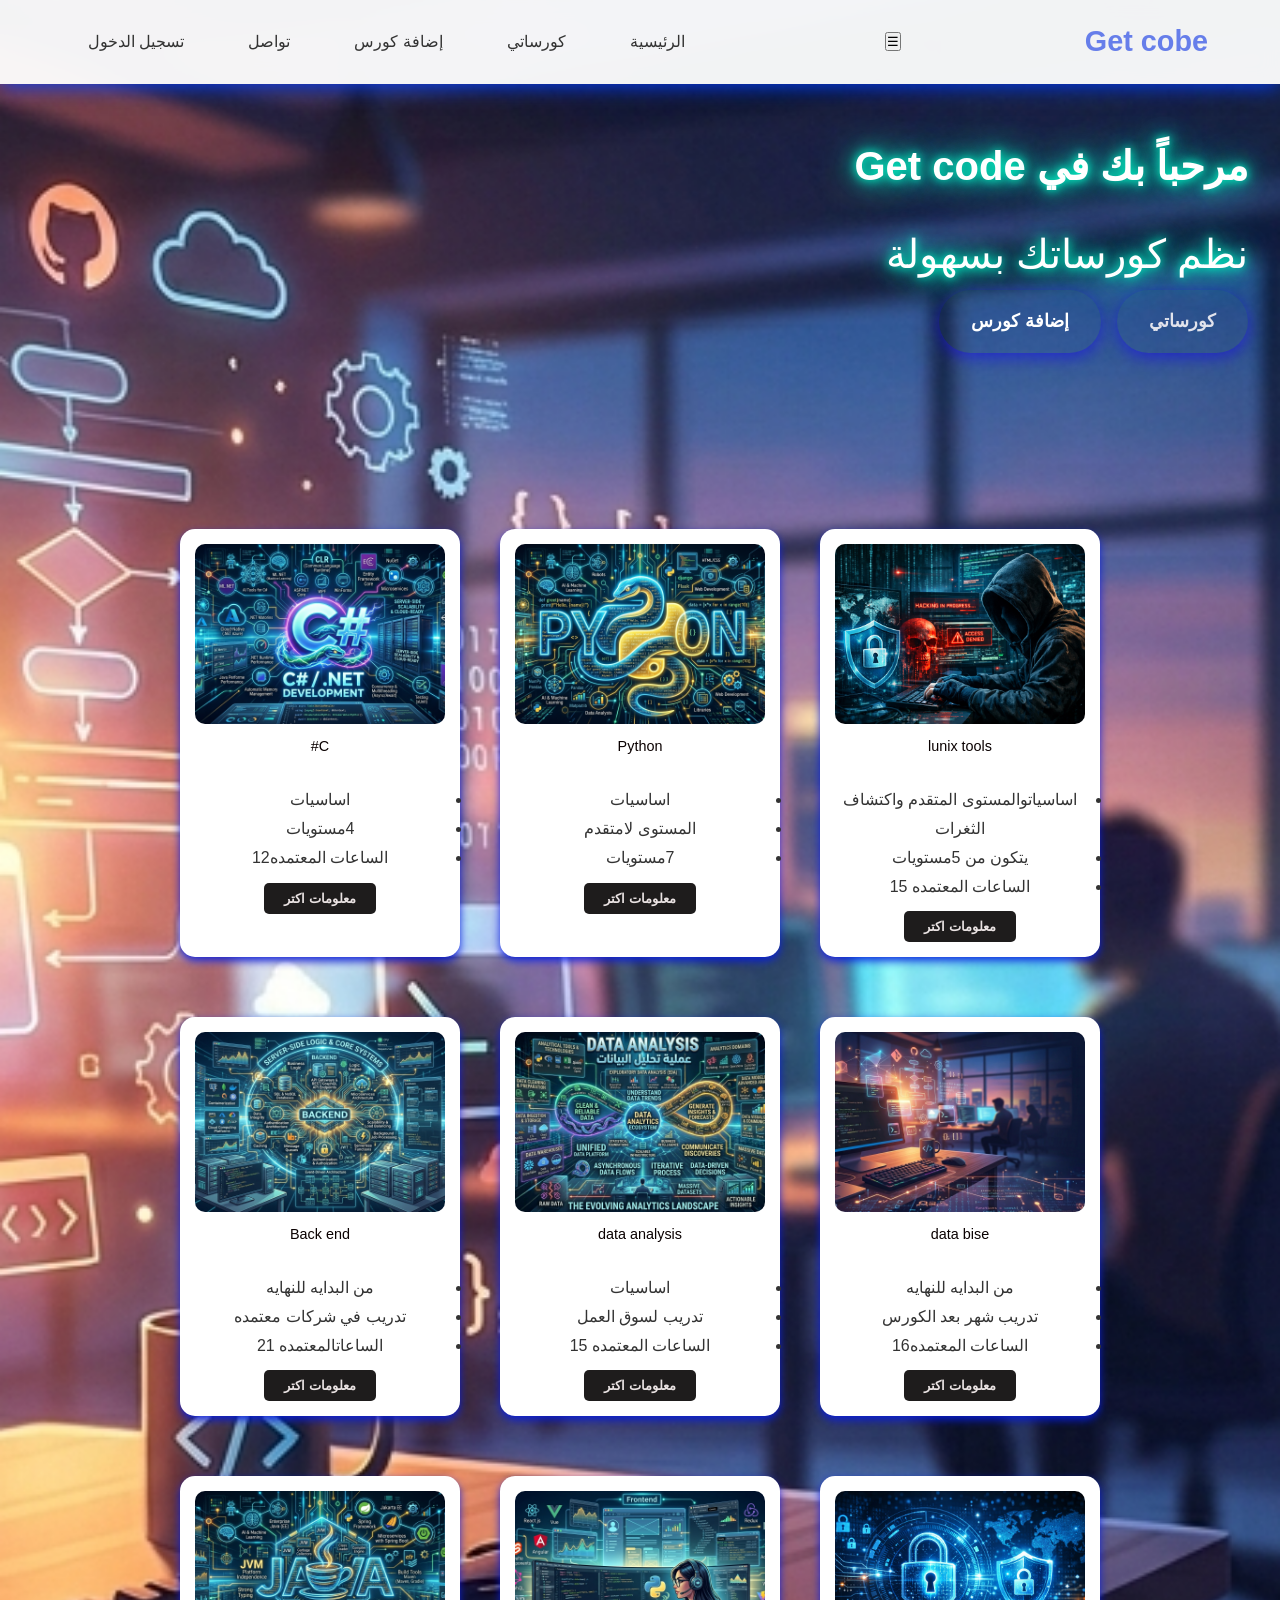
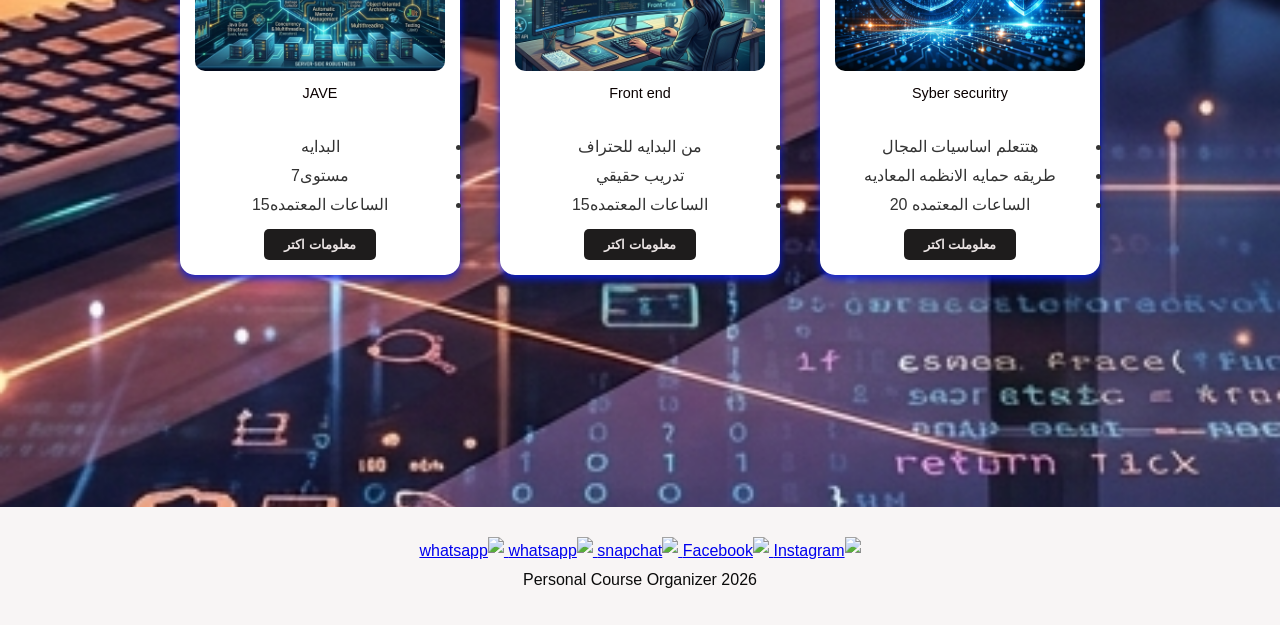
==== index.html @ 4bbeecf0 "Update index.html" ====
<!DOCTYPE html>
<html lang="ar" dir="rtl">

<head>
    <meta charset="UTF-8">
    <meta name="viewport" content="width=device-width, initial-scale=1.0">
    <title>Personal Course Organizer</title>
    <link rel="stylesheet" href="style.css">
</head>

<body>
    <header>
        <nav>
        <div class="logo">Get cobe</div>

        <!-- زر المنيو -->
        <button class="menu-btn">☰</button>

        <ul>
            <li><a href="index.html">الرئيسية</a></li>
            <li><a href="my-courses.html">كورساتي</a></li>
            <li><a href="add-course.html">إضافة كورس</a></li>
            <li><a href="contact.html">تواصل</a></li>
            <li><a href="./log.html">تسجيل الدخول</a></li>
        </ul>
    </nav>
    </header>
    <main>
        <section class="hero">
            <h1>مرحباً بك في Get code</h1>
            <p>نظم كورساتك بسهولة</p>
            <div class="buttons">
                <a href="my-courses.html" class="btn">كورساتي</a>
                <a href="add-course.html" class="btn btn-secondary">إضافة كورس</a>
            </div>
        </section>
    </main>
<section class="star">
    <div class="container">
        <div class="card">
            <img src="./img/ChatGPT Image Apr 11, 2026, 11_11_59 AM.png" alt="" />
            <p>lunix tools</p>
            <ul>
                <li> اساسياتوالمستوى المتقدم واكتشاف الثغرات</li>
            
                <li> يتكون من 5مستويات</li>
            
                <li> الساعات المعتمده 15</li>
            </ul>
            <button onclick="" title="انقر هنا"> معلومات اكتر</button>
        </div>

        <div class="card">
            <img src="./img/pys.png" alt="" />
            <p>Python</p>
            <ul>
                <li> اساسيات</li>
            
                <li> المستوى لامتقدم </li>
            
                <li> 7مستويات</li>
            </ul>
            <button onclick="" title="انقر هنا"> معلومات اكتر</button>
        </div>

        <div class="card">
            <img src="./img/C SHARB.png" alt="" />
            <p>C#</p>
            <ul>
                <li>اساسيات</li>
            
                <li> 4مستويات </li>
            
                <li> الساعات المعتمده12</li>
            </ul>
            <button onclick="" title="انقر هنا"> معلومات اكتر</button>
        </div>
    </div>

    <div class="container">
        <div class="card">
            <img src="./img/Gemini_Generated_Image_k5ew32k5ew32k5ew.png" alt="" />
            <p>data bise</p>
            <ul>
                <li>من البدايه للنهايه </li>
            
                <li> تدريب شهر بعد الكورس</li>
            
                <li> الساعات المعتمده16</li>
            </ul>
            <button onclick="" title="انقر هنا"> معلومات اكتر</button>
        </div>

        <div class="card">
            <img src="./img/DATA.png" alt="" />
            <p> data analysis</p>
            <ul>
                <li> اساسيات</li>
            
                <li> تدريب لسوق العمل </li>
            
                <li> الساعات المعتمده 15</li>
            </ul>
            <button onclick="" title="انقر هنا "> معلومات اكتر </button>
        </div>

        <div class="card">
            <img src="./img/Gemini_Generated_Image_aj3x4daj3x4daj3x.png" alt="" />
            <p> Back end</p>
            <ul>
                <li> من البدايه للنهايه</li>
            
                <li> تدريب في شركات معتمده</li>
            
                <li> الساعاتالمعتمده 21</li>
            </ul>
            <button onclick="" title="انقر  هنا" > معلومات اكتر</button>
        </div>
    </div>
    
        <div class="container">
            <div class="card">
                <img src="./img/صورة للسيبر سيكيورتي.png" alt="" />
                <p> Syber securitry</p>
                <ul>
                    <li> هتتعلم اساسيات المجال</li>
                
                    <li> طريقه حمايه الانظمه المعاديه</li>
                
                    <li> الساعات المعتمده 20</li>
                </ul>
                <button onclick="" title="انقرهنا"> معلوملت اكتر </button>
            </div>
    
            <div class="card">
                <img src="./img/front.png" alt="" />
                <p>Front end</p>
                <ul><li> من البدايه للحتراف</li>
                
                <li> تدريب حقيقي </li>
                
                <li> الساعات المعتمده15</li></ul>
                <button onclick="" title=" انقرهنا"> معلومات اكتر</button>
            </div>
    
            <div class="card">
                <img src="./img/jave.png" alt="" />
                <p>JAVE</p>
                <ul>
                    <li> البدايه </li>
                
                    <li>  مستوى7</li>
                
                    <li> الساعات المعتمده15</li>
                </ul>
                <button onclick="" title=" انقر هنا">معلومات اكتر </button>
            </div>
        </div>
    </section>
</section>
        
    
        
<br>
<br>
<br>
<br>

<br>
<br>
<br>
    
        <footer>
            <a href="https://www.instagram.com/username/" target="_blank">
                <img src="https://img.icons8.com/?size=100&id=32309&format=png&color=000000" alt="Instagram"
                    style="width:40px; height:40px;">
            </a>
            <a href="https://www.facebook.com/username" target="_blank">
                <img src="https://img.icons8.com/?size=100&id=118467&format=png&color=000000" alt="Facebook"
                    style="width:40px; height:40px;">
            </a>
            <a href="https://www.snapchat.com/ar" target="_blank">
                <img src="https://img.icons8.com/ios-filled/50/000000/snapchat.png" alt="snapchat"
                    style=" width:40px ; height:40px ;">
            </a>
            <a href="https://www.linkedin.com/login/ar" target="_blank">
                <img src="https://img.icons8.com/?size=100&id=8808&format=png&color=000000" alt="whatsapp"
                    style=" width:40px ; height:40px ;">
            </a>
            <a href="https://web.whatsapp.com/" target="_blank">
                <img src="https://img.icons8.com/?size=100&id=sWf0uqytq2d8&format=png&color=000000" alt="whatsapp"
                    style=" width:40px ; height:40px ;">
            </a>
        
        
            <p> 2026 Personal Course Organizer</p>
        </footer>
    
</body>

</html>
---- style.css ----
* {
    margin: 0;
    padding: 0;
    box-sizing: border-box;
}

body {
    font-family: 'Segoe UI', Tahoma, sans-serif;
    line-height: 1.8;
    color: #333;
    /* background: linear-gradient(135deg, #150303 0%, #764ba2 100%); */
    background-image: url("./img/Gemini_Generated_Image_k5ew32k5ew32k5ew.png");
    background-size: cover;
        /* تخلي الصورة تملى الشاشة */
        background-position: center;
        /* توسيط الصورة */
        background-repeat: no-repeat;
        /* تمنع التكرار */
    min-height: 100vh;
}

header {
    background: rgba(255, 255, 255, 0.95);
    backdrop-filter: blur(10px);
    box-shadow: 0 2px 20px rgba(3, 60, 248, 0.984);
    position: sticky;
    top: 0;
    z-index: 100;
    
}

nav {
    max-width: 1200px;
    margin: 0 auto;
    padding: 1rem 2rem;
    display: flex;
    justify-content: space-between;
    align-items: center;
    
}

.logo {
    font-size: 1.8rem;
    font-weight: bold;
    color: #667eea;
}

nav ul {
    display: flex;
    list-style: none;
    gap: 2rem;
}

nav a {
    text-decoration: none;
    color: #333;
    font-weight: 500;
    padding: 0.5rem 1rem;
    border-radius: 25px;
    transition: all 0.3s ease;
}

nav a:hover,
nav a.active {
    background: #732134;
    color: rgb(205, 51, 51);
    transform: translateY(-2px);
}

main {
    max-width: 1200px;
    margin: 0 auto;
    padding: 2rem;

    /* يخلي العنصر يطلع فوق */
    position: relative;
    top: -50px;
    /* غيّر الرقم حسب المسافة اللي عايزها */

    /* يخليه أقصى اليمين */
    margin-left: auto;
    margin-right: 0;
}

h1 {
    text-align: right;
    color: rgb(9, 64, 132);
    margin-bottom: 1rem;
    font-size: 2.5rem;
}

.hero {
    text-align: right;
    padding: 4rem 0;
}
.hero h1{
        font-size: 40px;
        color: #fff;
        text-shadow:
            0 0 10px #00ffcc,
            0 0 20px #00ffcc,
            0 0 40px #00ffcc;
    }

.hero p {
    
            font-size: 40px;
            color: #fff;
            text-shadow:
                0 0 10px #00ffcc,
                0 0 20px #00ffcc,
                0 0 40px #00ffcc;
        
}

.container {
    display: flex;
    flex-wrap: wrap;
    justify-content: center;
    padding: 20px;
    gap: 20px;
}


.card {
    background-color: white;
    border-radius: 15px;
    border-color: #01040f;
    padding: 15px;
    margin: 10px;
    box-shadow: 0 4px 8px rgba(7, 29, 224, 0.906);
    text-align: center;
    width: 280px;
    box-sizing: border-box;
    /* للتأكد من أن الحشو لا يزيد العرض */

    /* تأثير انتقالي سلس لتأثيرات المرور */
    transition: transform 0.3s ease, box-shadow 0.3s ease;

    /* أنيميشن الظهور الأولي */
    animation: fadeInScale 0.5s ease-out;
}

/* تأثير التكبير وزيادة الظل عند المرور */
.card:hover {
    transform: translateY(-5px);
    /* رفع البطاقة قليلاً */
    box-shadow: 0 8px 16px rgba(0, 0, 0, 0.2);
}

.card img {
    width: 100%;
    height: 180px;
    object-fit: cover;
    border-radius: 10px;
}

.card h3 {
    margin: 10px 0 5px 0;
    color: var(--text-dark);
}

.card p {
    margin: 0;
    color: #0a0101;
    font-size: 0.9em;
    height: 3.6em;
    /* ارتفاع محدد لوصف الدورة */
    overflow: hidden;
}

.card button {
    margin-top: 10px;
    background-color: rgb(30, 28, 28);
    color: #eae3e3;
    padding: 8px 20px;
    border: none;
    border-radius: 5px;
    cursor: pointer;
    font-weight: bold;
    text-decoration: none;

    /* تأثير انتقالي سلس لتغيير اللون */
    transition: background-color 0.3s ease;
}

/* تأثير تغيير اللون عند المرور على الزر */
.card button:hover {
    background-color: blue;
}

/* تعريف أنيميشن الظهور */
@keyframes fadeInScale {
    from {
        opacity: 0;
        transform: scale(0.9);
    }

    to {
        opacity: 1;
        transform: scale(1);
    }
}

.buttons {
    display: flex;
    gap: 1rem;
    justify-content: right;
    flex-wrap: wrap;
}

.btn {
    background: transparent;
        color: #e1e3ec;
        padding: 1rem 2rem;
        border: none;
        border-radius: 50px;
        font-size: 1.1rem;
        font-weight: bold;
        text-decoration: none;
    transition: all 0.3s ease;
    box-shadow: 0 5px 15px rgba(24, 8, 244, 0.548);
}

.btn:hover {
    background: white;
        color: #667eea;
    transform: translateY(-5px);
    box-shadow: 0 10px 25px rgba(0, 0, 0, 0.3);
}

.btn-secondary {
    background: transparent;
    color: white;
    border: none;
    box-shadow: #0051ff;
}

.btn-secondary:hover {
    background: white;
    color: #667eea;
}

table {
    width: 100%;
    background-color: #01040f;
    border-radius: 15px;
    overflow: hidden;
    box-shadow: 0 10px 30px rgba(239, 11, 11, 0.2);
    margin-top: 2rem;
}

thead {
    background: #667eea;
    color: white;
}

th,
td {
    color: #00ffcc;
    padding: 1.2rem;
    text-align: center;
    
}
td:hover{
    color: #732134;
}

tbody tr {
    transition: all 0.3s ease;
}

tbody tr:hover {
    background: #f8f9ff;
    transform: scale(1.02);
}

.sds {
    background: white;
    padding: 2rem;
    border-radius: 15px;
    box-shadow: 0 10px 30px rgb(11, 22, 239);
    max-width: 600px;
    margin: 2rem auto;
}


input,
textarea {
    width: 100%;
    padding: 1rem;
    margin-bottom: 1rem;
    border: 2px solid #1a424f;
    border-radius: 10px;
    font-size: 1rem;
    transition: border 0.3s ease;
}


input:focus,
textarea:focus {
    outline: none;
    border-color: #0a30d7;
}

button[type="submit"] {
    width: 100%;
    background: #667eea;
    color: white;
    border: 2px solid rgb(40, 55, 132);
    padding: 1.2rem;
    font-size: 1.2rem;
    border-radius: 10px;
    cursor: pointer;
    transition: all 0.3s ease;
}

button[type="submit"]:hover {
    background: #805ad8;
    transform: translateY(-2px);
}

footer {
background: #f8f5f5;
    text-align: center;
    padding: 30px 20px;
    color: #0b0b0b;
    box-shadow: #0051ff;
}

/* الايقونات */
.social-icons {
    margin-bottom: 15px;
}

.social-icons a {
    margin: 0 10px;
    display: inline-block;
    transition: 0.3s;
}

.social-icons img {
    width: 40px;
    height: 40px;
    transition: 0.3s;
}

/* Hover Effect */
.social-icons a:hover img {
    transform: scale(1.2);
}

/* النص */
.footer p {
    font-size: 14px;
    color: #201a1a;
}


/* Responsive */
@media (max-width: 768px) {
    nav ul {
        display: none;
    }

    .buttons {
        flex-direction: column;
        align-items: center;
    }

    th,
    td {
        padding: 0.8rem 0.4rem;
        font-size: 0.9rem;
    }

    h1 {
        font-size: 2rem;
    }
}
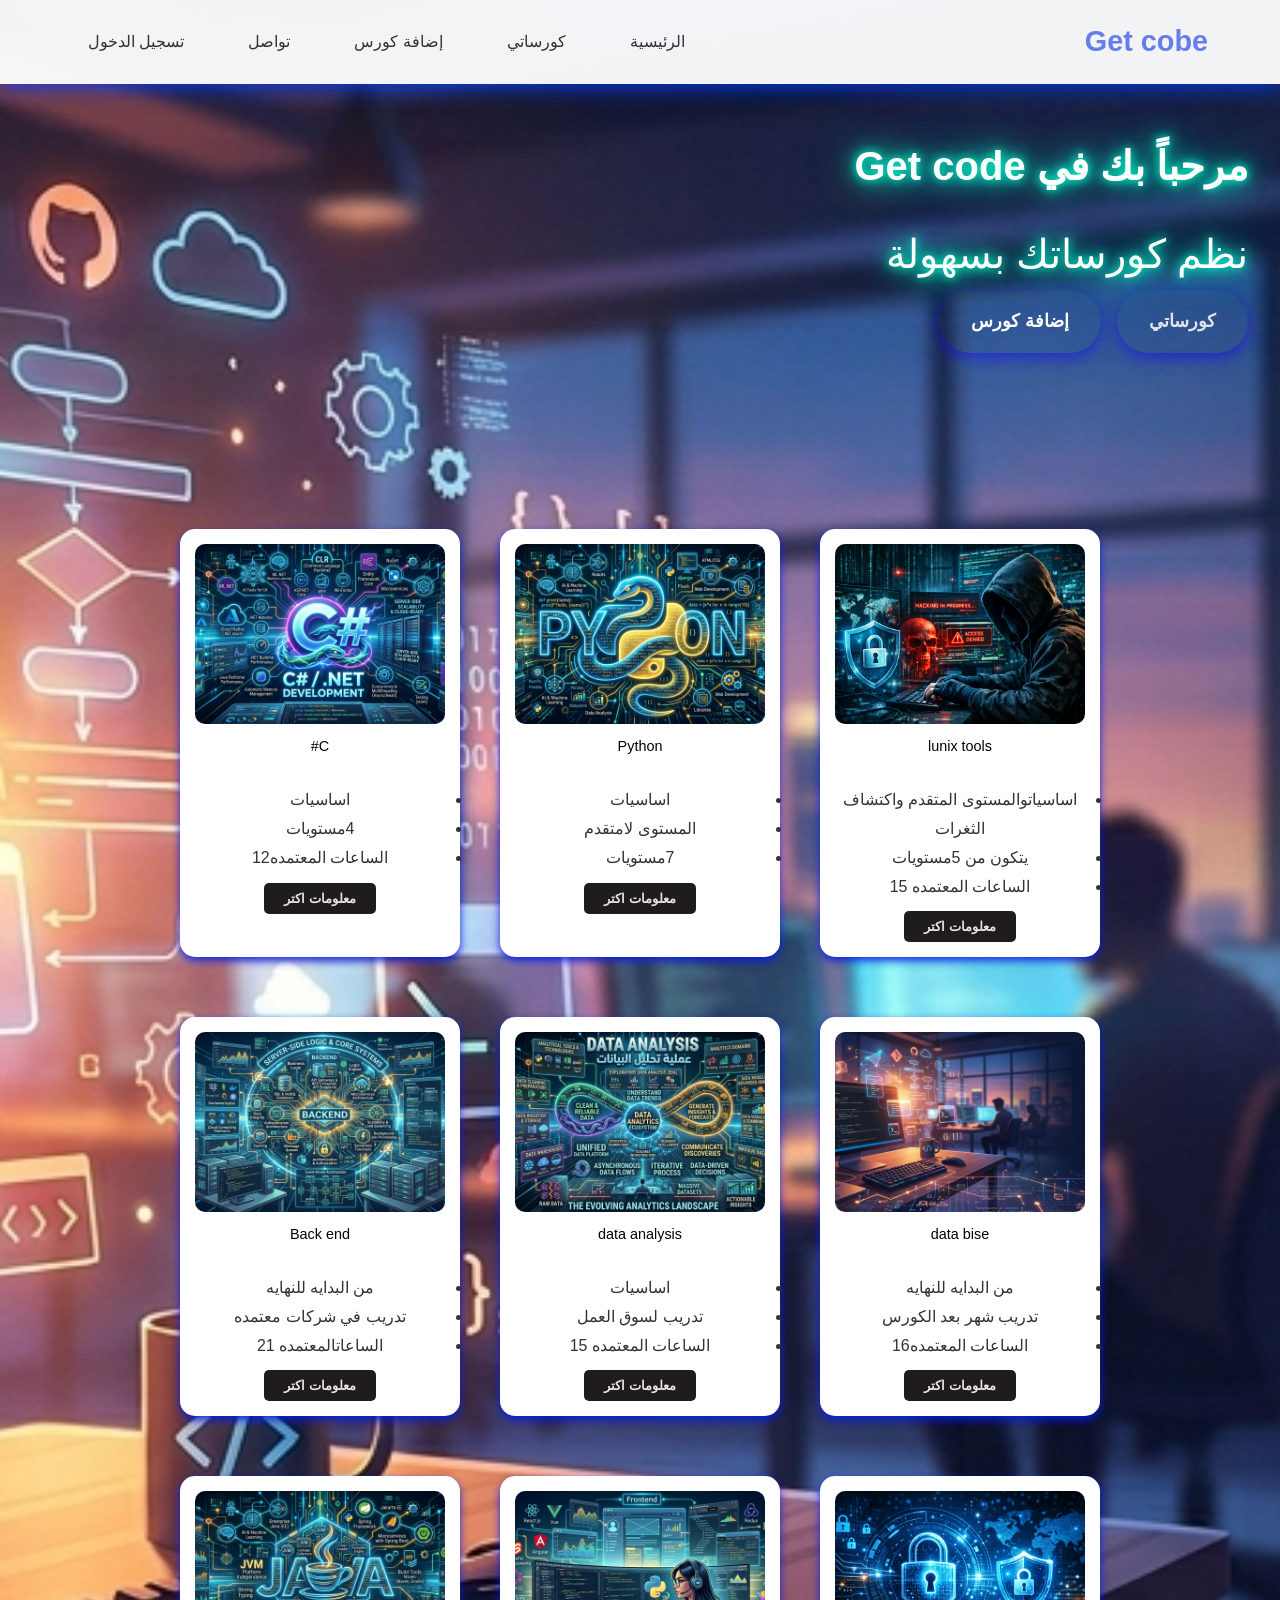
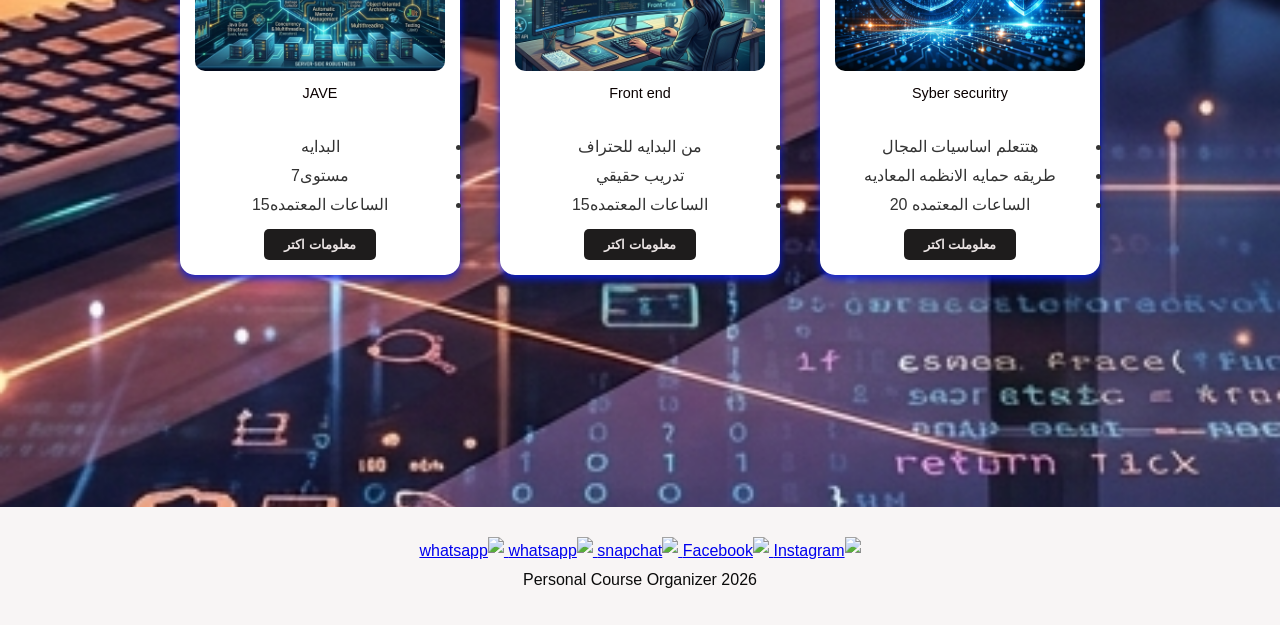
==== commit 7b63a186: "Update index.html" ====
--- a/index.html
+++ b/index.html
@@ -13,8 +13,9 @@
         <nav>
         <div class="logo">Get cobe</div>
 
-        <!-- زر المنيو -->
-        <button class="menu-btn">☰</button>
+        <!--سيف النصر كرم 
+            -->
+       
 
         <ul>
             <li><a href="index.html">الرئيسية</a></li>
--- a/style.css
+++ b/style.css
@@ -36,7 +36,6 @@
     display: flex;
     justify-content: space-between;
     align-items: center;
-    
 }
 
 .logo {
@@ -65,6 +64,39 @@
     background: #732134;
     color: rgb(205, 51, 51);
     transform: translateY(-2px);
+}
+
+/* زر المنيو */
+.menu-btn {
+    display: none;
+}
+
+/* موبايل */
+@media (max-width: 768px) {
+
+    .menu-btn {
+        display: block;
+        font-size: 28px;
+        background: none;
+        border: none;
+        cursor: pointer;
+    }
+
+    nav ul {
+        display: none;
+        flex-direction: column;
+        position: absolute;
+        top: 70px;
+        right: 20px;
+        background: white;
+        padding: 15px;
+        border-radius: 10px;
+        box-shadow: 0 5px 15px rgba(0,0,0,0.2);
+    }
+
+    nav ul.show {
+        display: flex;
+    }
 }
 
 main {
@@ -377,4 +409,4 @@
     h1 {
         font-size: 2rem;
     }
-}+}
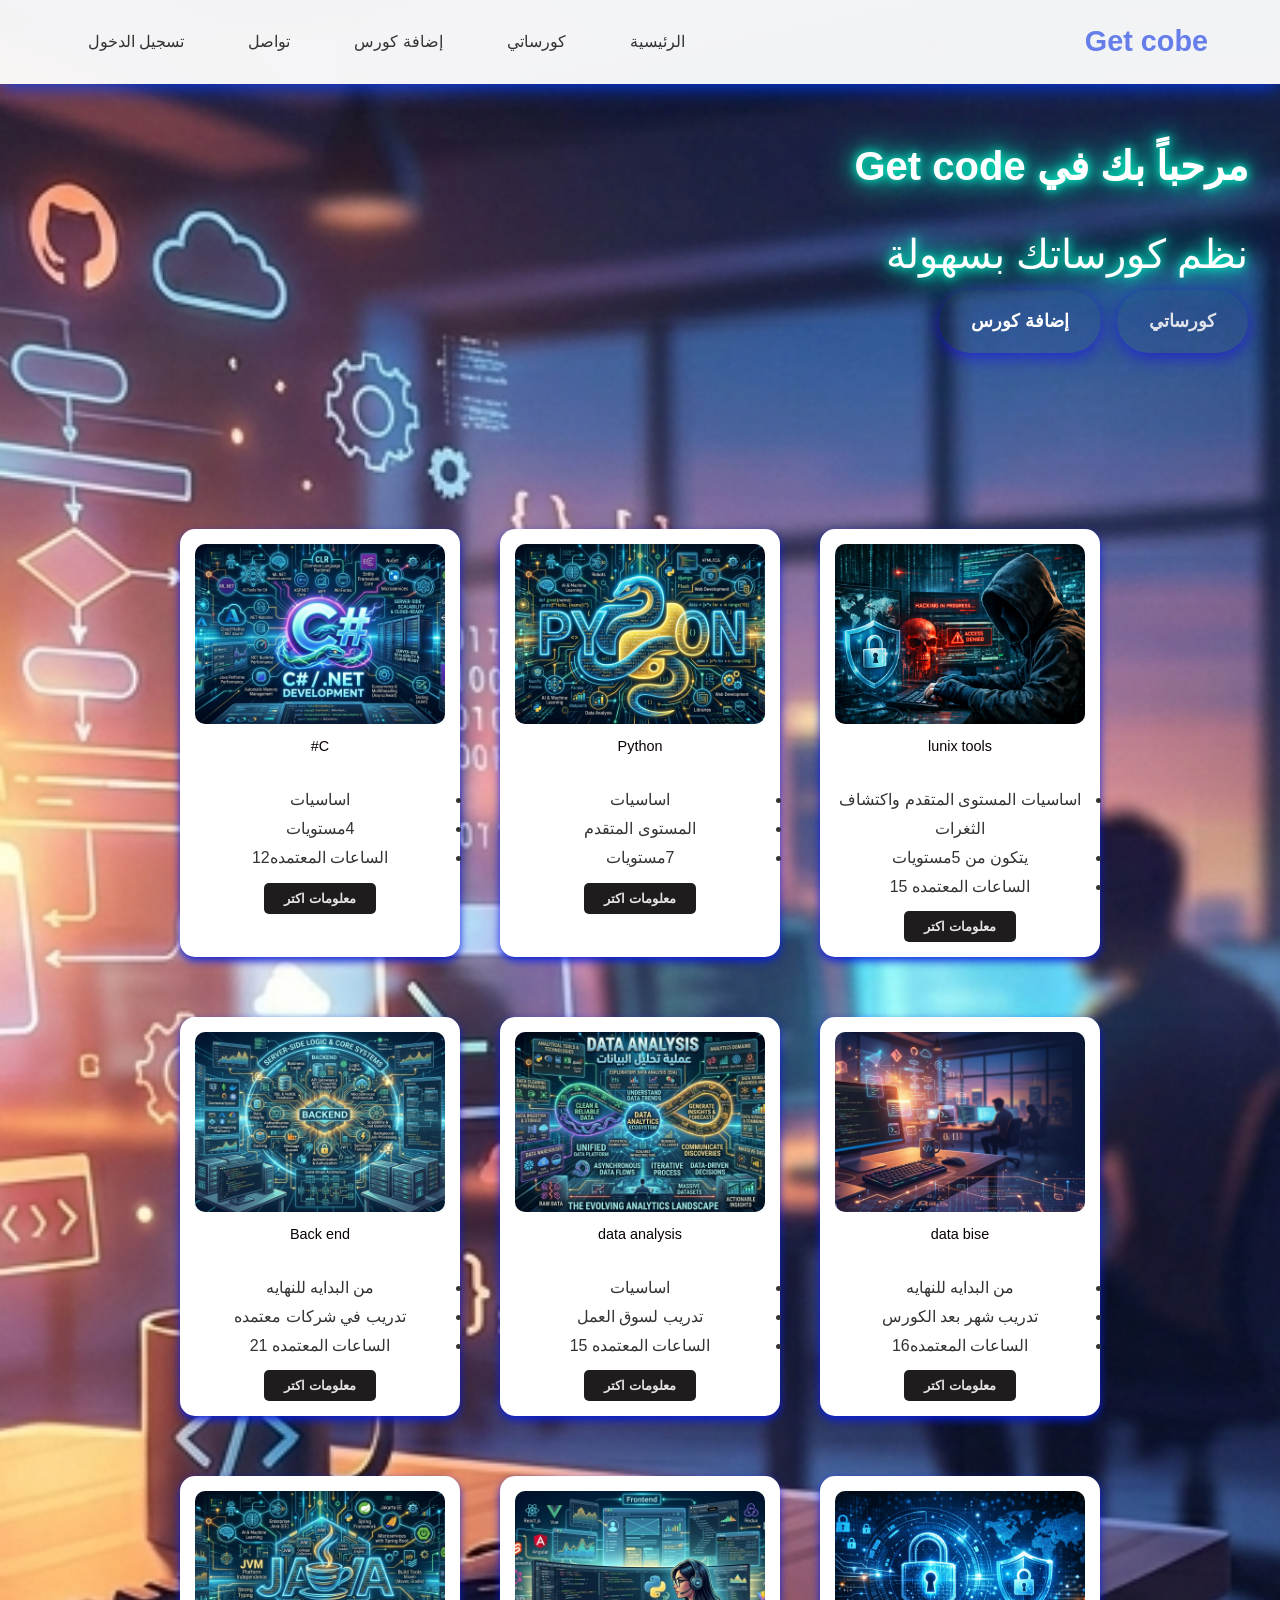
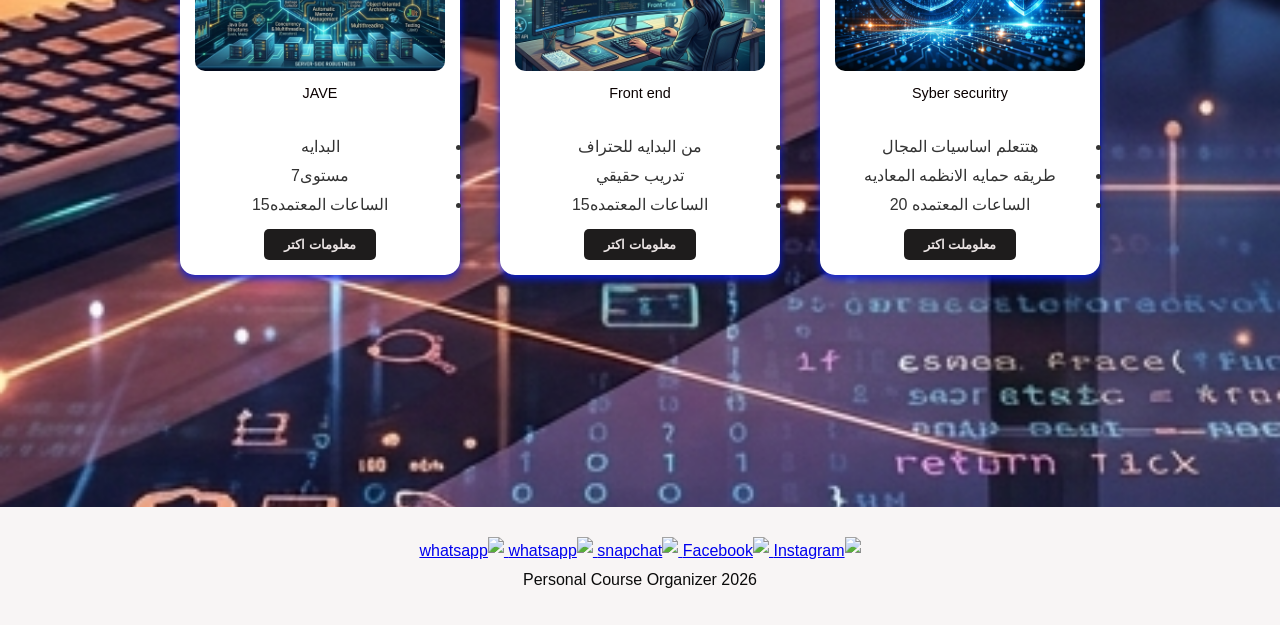
==== commit 9690956c: "Update index.html" ====
--- a/index.html
+++ b/index.html
@@ -15,7 +15,7 @@
 
         <!--سيف النصر كرم 
             -->
-       
+        <button class="menu-btn"> <a hrf="index.html" >☰</a></button>
 
         <ul>
             <li><a href="index.html">الرئيسية</a></li>
@@ -42,7 +42,7 @@
             <img src="./img/ChatGPT Image Apr 11, 2026, 11_11_59 AM.png" alt="" />
             <p>lunix tools</p>
             <ul>
-                <li> اساسياتوالمستوى المتقدم واكتشاف الثغرات</li>
+                <li> اساسيات المستوى المتقدم واكتشاف الثغرات</li>
             
                 <li> يتكون من 5مستويات</li>
             
@@ -57,7 +57,7 @@
             <ul>
                 <li> اساسيات</li>
             
-                <li> المستوى لامتقدم </li>
+                <li> المستوى المتقدم </li>
             
                 <li> 7مستويات</li>
             </ul>
@@ -113,7 +113,7 @@
             
                 <li> تدريب في شركات معتمده</li>
             
-                <li> الساعاتالمعتمده 21</li>
+                <li> الساعات المعتمده 21</li>
             </ul>
             <button onclick="" title="انقر  هنا" > معلومات اكتر</button>
         </div>
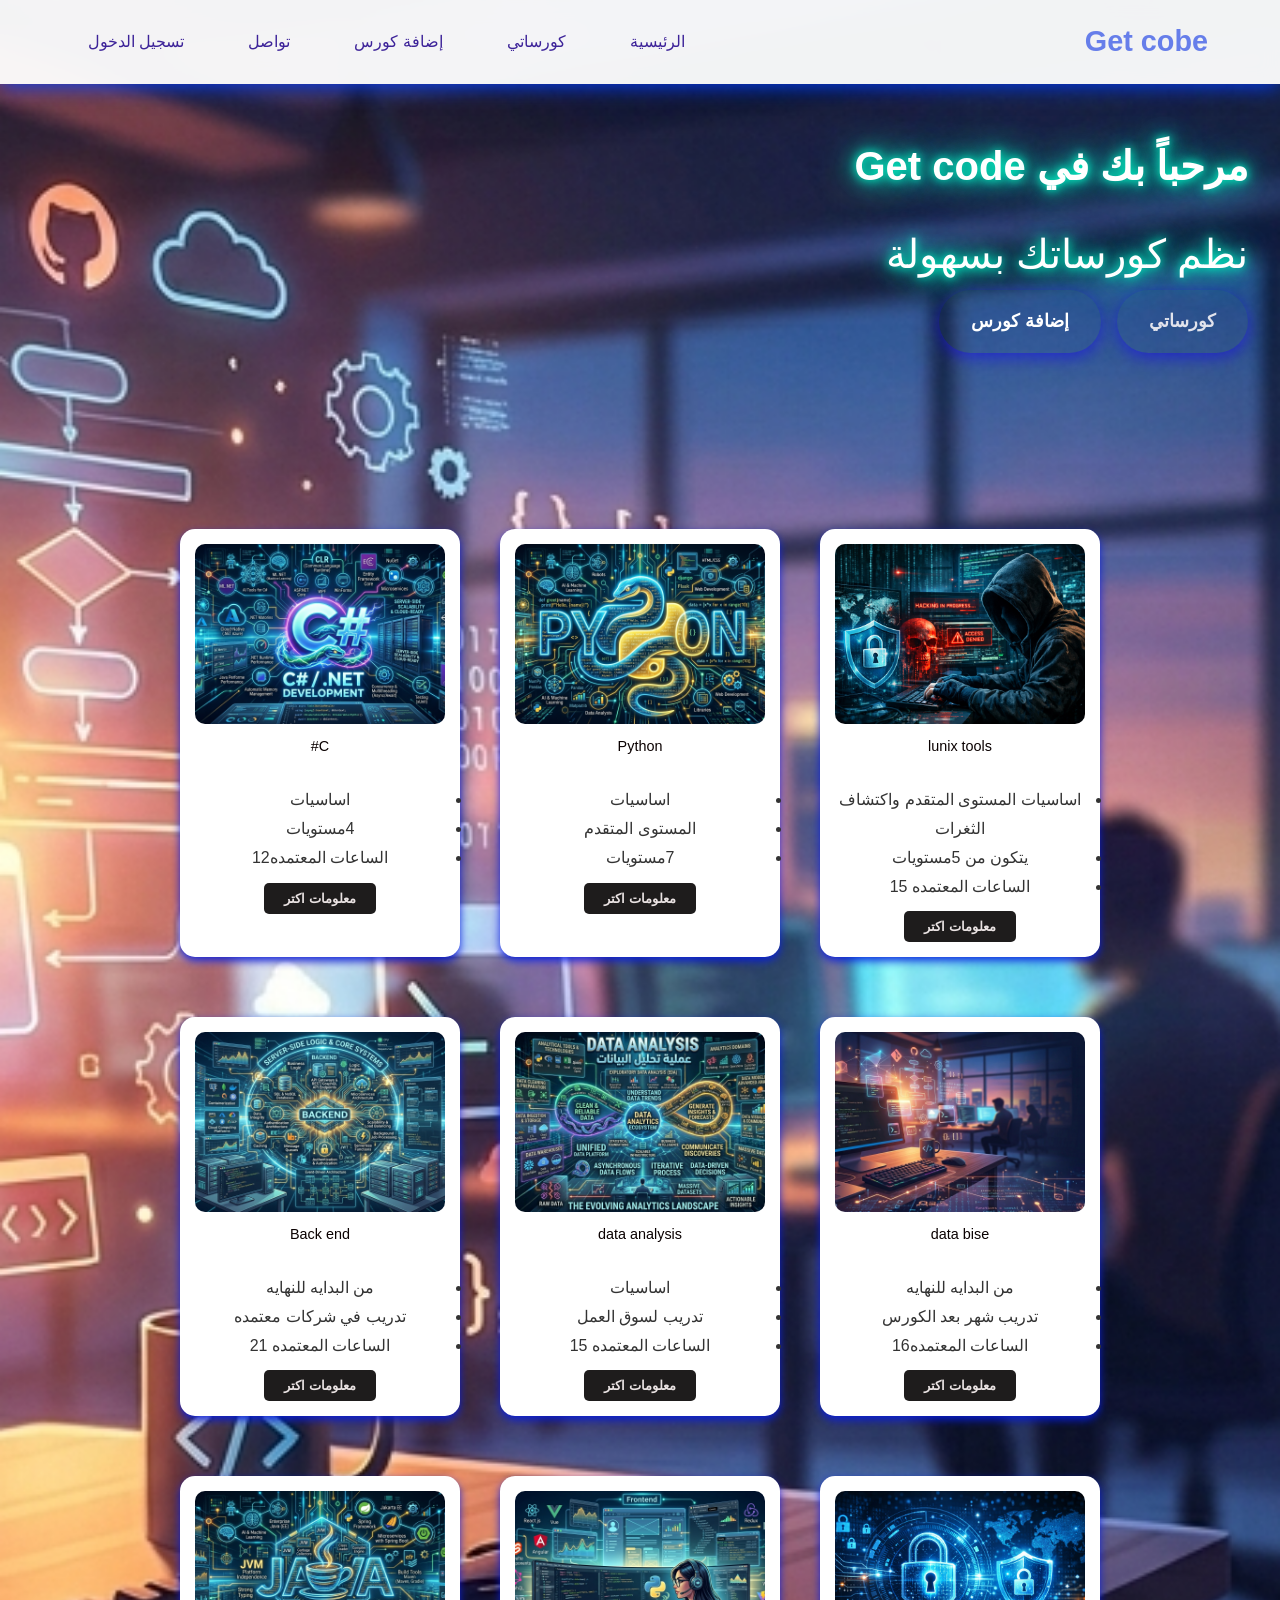
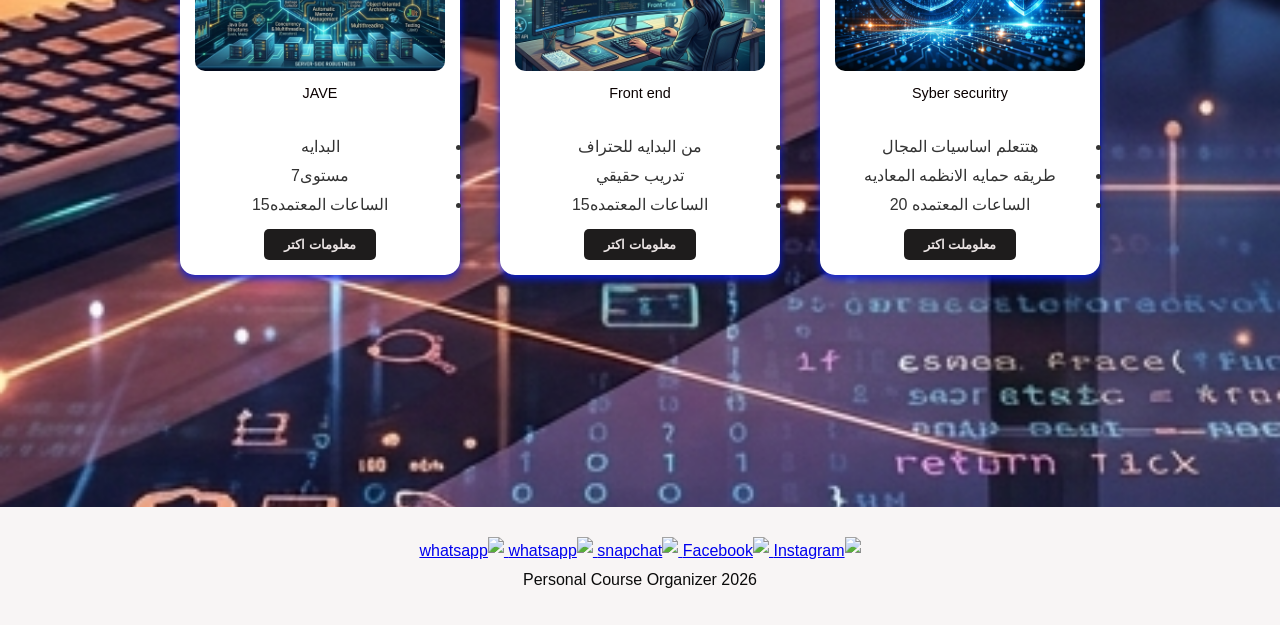
==== commit 34d31378: "Update index.html" ====
--- a/index.html
+++ b/index.html
@@ -15,7 +15,7 @@
 
         <!--سيف النصر كرم 
             -->
-        <button class="menu-btn"> <a hrf="index.html" >☰</a></button>
+        <button class="menu-btn"> <a href="index.html" >☰</a></button>
 
         <ul>
             <li><a href="index.html">الرئيسية</a></li>
--- a/style.css
+++ b/style.css
@@ -52,7 +52,7 @@
 
 nav a {
     text-decoration: none;
-    color: #333;
+    color: #3d2399;
     font-weight: 500;
     padding: 0.5rem 1rem;
     border-radius: 25px;
@@ -212,26 +212,18 @@
     font-weight: bold;
     text-decoration: none;
 
-    /* تأثير انتقالي سلس لتغيير اللون */
-    transition: background-color 0.3s ease;
-}
-
-/* تأثير تغيير اللون عند المرور على الزر */
+    /* أنيميشن */
+    transition: all 0.3s ease;
+
+    /* حركة خفيفة مستمرة */
+    animation: floatBtn 2s ease-in-out infinite;
+}
+
+/* عند المرور */
 .card button:hover {
     background-color: blue;
-}
-
-/* تعريف أنيميشن الظهور */
-@keyframes fadeInScale {
-    from {
-        opacity: 0;
-        transform: scale(0.9);
-    }
-
-    to {
-        opacity: 1;
-        transform: scale(1);
-    }
+    transform: translateY(-8px) scale(1.1);
+    box-shadow: 0 10px 20px rgba(0, 0, 0, 0.3);
 }
 
 .buttons {
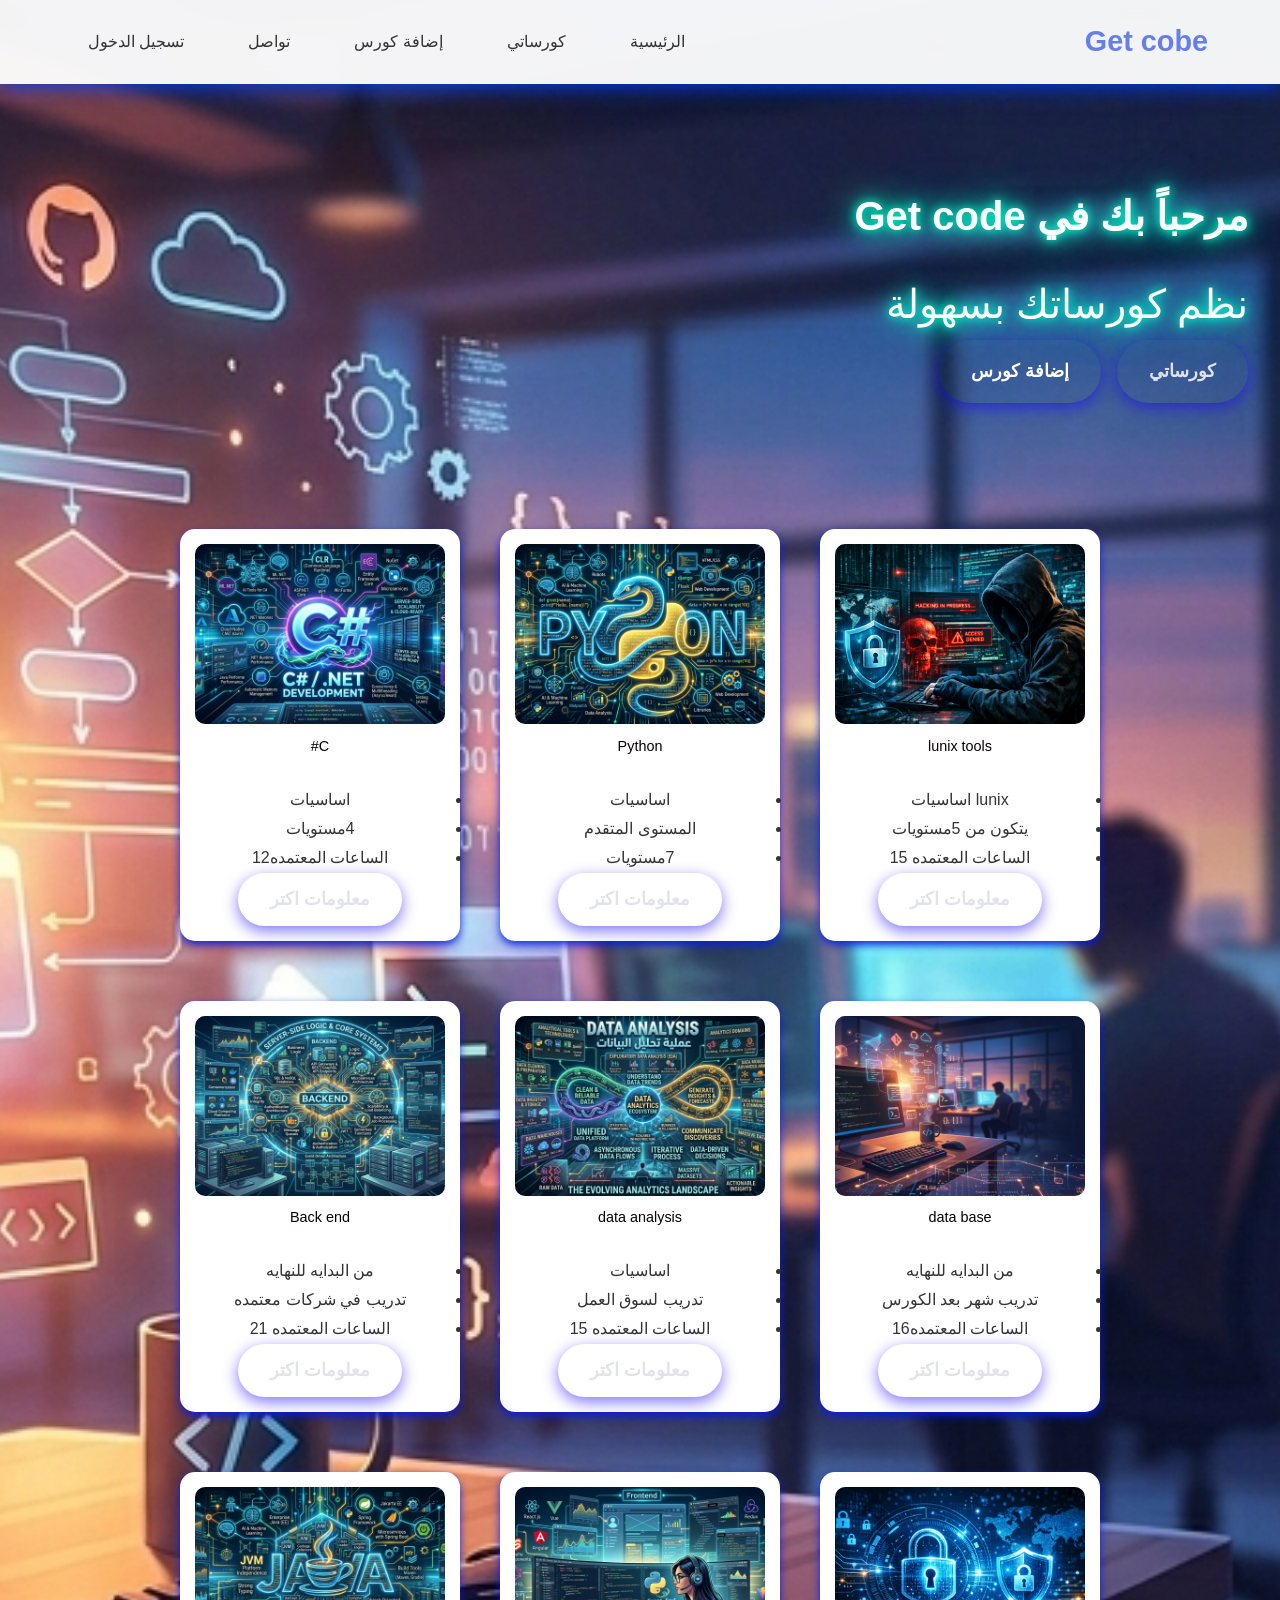
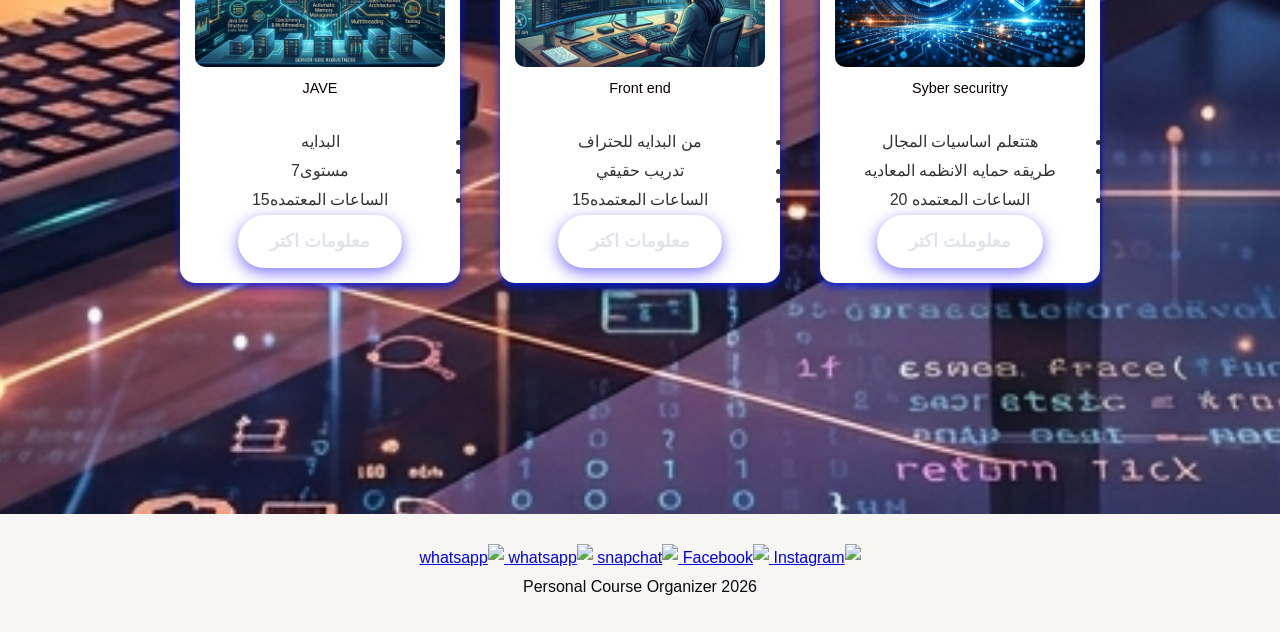
==== commit 95ab3aba: "Update index.html" ====
--- a/index.html
+++ b/index.html
@@ -15,7 +15,7 @@
 
         <!--سيف النصر كرم 
             -->
-        <button class="menu-btn"> <a href="index.html" >☰</a></button>
+        
 
         <ul>
             <li><a href="index.html">الرئيسية</a></li>
@@ -42,7 +42,7 @@
             <img src="./img/ChatGPT Image Apr 11, 2026, 11_11_59 AM.png" alt="" />
             <p>lunix tools</p>
             <ul>
-                <li> اساسيات المستوى المتقدم واكتشاف الثغرات</li>
+                <li> lunix اساسيات</li>
             
                 <li> يتكون من 5مستويات</li>
             
@@ -81,7 +81,7 @@
     <div class="container">
         <div class="card">
             <img src="./img/Gemini_Generated_Image_k5ew32k5ew32k5ew.png" alt="" />
-            <p>data bise</p>
+            <p>data base</p>
             <ul>
                 <li>من البدايه للنهايه </li>
             
--- a/style.css
+++ b/style.css
@@ -8,14 +8,10 @@
     font-family: 'Segoe UI', Tahoma, sans-serif;
     line-height: 1.8;
     color: #333;
-    /* background: linear-gradient(135deg, #150303 0%, #764ba2 100%); */
     background-image: url("./img/Gemini_Generated_Image_k5ew32k5ew32k5ew.png");
     background-size: cover;
-        /* تخلي الصورة تملى الشاشة */
-        background-position: center;
-        /* توسيط الصورة */
-        background-repeat: no-repeat;
-        /* تمنع التكرار */
+    background-position: center;
+    background-repeat: no-repeat;
     min-height: 100vh;
 }
 
@@ -25,8 +21,7 @@
     box-shadow: 0 2px 20px rgba(3, 60, 248, 0.984);
     position: sticky;
     top: 0;
-    z-index: 100;
-    
+    z-index: 999; /* خلي الهيدر فوق أي عنصر */
 }
 
 nav {
@@ -52,7 +47,7 @@
 
 nav a {
     text-decoration: none;
-    color: #3d2399;
+    color: #333;
     font-weight: 500;
     padding: 0.5rem 1rem;
     border-radius: 25px;
@@ -73,7 +68,6 @@
 
 /* موبايل */
 @media (max-width: 768px) {
-
     .menu-btn {
         display: block;
         font-size: 28px;
@@ -91,7 +85,7 @@
         background: white;
         padding: 15px;
         border-radius: 10px;
-        box-shadow: 0 5px 15px rgba(0,0,0,0.2);
+        box-shadow: 0 5px 15px rgba(0, 0, 0, 0.2);
     }
 
     nav ul.show {
@@ -103,16 +97,13 @@
     max-width: 1200px;
     margin: 0 auto;
     padding: 2rem;
-
-    /* يخلي العنصر يطلع فوق */
     position: relative;
-    top: -50px;
-    /* غيّر الرقم حسب المسافة اللي عايزها */
-
-    /* يخليه أقصى اليمين */
     margin-left: auto;
     margin-right: 0;
 }
+
+/* باقي الكود زي ما هو بدون تغيير */
+
 
 h1 {
     text-align: right;
@@ -125,24 +116,55 @@
     text-align: right;
     padding: 4rem 0;
 }
-.hero h1{
-        font-size: 40px;
-        color: #fff;
-        text-shadow:
-            0 0 10px #00ffcc,
-            0 0 20px #00ffcc,
-            0 0 40px #00ffcc;
-    }
+
+.hero h1 {
+    font-size: 40px;
+    color: #fff;
+    text-shadow: 0 0 10px #00ffcc, 0 0 20px #00ffcc, 0 0 40px #00ffcc;
+}
 
 .hero p {
-    
-            font-size: 40px;
-            color: #fff;
-            text-shadow:
-                0 0 10px #00ffcc,
-                0 0 20px #00ffcc,
-                0 0 40px #00ffcc;
-        
+    font-size: 40px;
+    color: #fff;
+    text-shadow: 0 0 10px #00ffcc, 0 0 20px #00ffcc, 0 0 40px #00ffcc;
+}
+.buttons {
+    display: flex;
+    gap: 1rem;
+    justify-content: right;
+    flex-wrap: wrap;
+}
+
+.btn {
+    background: transparent;
+    color: #e1e3ec;
+    padding: 1rem 2rem;
+    border: none;
+    border-radius: 50px;
+    font-size: 1.1rem;
+    font-weight: bold;
+    text-decoration: none;
+    transition: all 0.3s ease;
+    box-shadow: 0 5px 15px rgba(24, 8, 244, 0.548);
+}
+
+.btn:hover {
+    background: white;
+    color: #667eea;
+    transform: translateY(-5px);
+    box-shadow: 0 10px 25px rgba(0, 0, 0, 0.3);
+}
+
+.btn-secondary {
+    background: transparent;
+    color: white;
+    border: none;
+    box-shadow: #0051ff;
+}
+
+.btn-secondary:hover {
+    background: white;
+    color: #667eea;
 }
 
 .container {
@@ -152,7 +174,6 @@
     padding: 20px;
     gap: 20px;
 }
-
 
 .card {
     background-color: white;
@@ -165,10 +186,8 @@
     width: 280px;
     box-sizing: border-box;
     /* للتأكد من أن الحشو لا يزيد العرض */
-
     /* تأثير انتقالي سلس لتأثيرات المرور */
     transition: transform 0.3s ease, box-shadow 0.3s ease;
-
     /* أنيميشن الظهور الأولي */
     animation: fadeInScale 0.5s ease-out;
 }
@@ -202,7 +221,17 @@
 }
 
 .card button {
-    margin-top: 10px;
+    background: transparent;
+        color: #e1e3ec;
+        padding: 1rem 2rem;
+        border: none;
+        border-radius: 50px;
+        font-size: 1.1rem;
+        font-weight: bold;
+        text-decoration: none;
+        transition: all 0.3s ease;
+        box-shadow: 0 5px 15px rgba(24, 8, 244, 0.548);
+    /* margin-top: 10px;
     background-color: rgb(30, 28, 28);
     color: #eae3e3;
     padding: 8px 20px;
@@ -211,59 +240,32 @@
     cursor: pointer;
     font-weight: bold;
     text-decoration: none;
-
-    /* أنيميشن */
-    transition: all 0.3s ease;
-
-    /* حركة خفيفة مستمرة */
-    animation: floatBtn 2s ease-in-out infinite;
-}
-
-/* عند المرور */
+    /* تأثير انتقالي سلس لتغيير اللون */
+    transition: background-color 0.5s ease; 
+}
+
+/* تأثير تغيير اللون عند المرور على الزر */
 .card button:hover {
-    background-color: blue;
-    transform: translateY(-8px) scale(1.1);
-    box-shadow: 0 10px 20px rgba(0, 0, 0, 0.3);
-}
-
-.buttons {
-    display: flex;
-    gap: 1rem;
-    justify-content: right;
-    flex-wrap: wrap;
-}
-
-.btn {
-    background: transparent;
-        color: #e1e3ec;
-        padding: 1rem 2rem;
-        border: none;
-        border-radius: 50px;
-        font-size: 1.1rem;
-        font-weight: bold;
-        text-decoration: none;
-    transition: all 0.3s ease;
-    box-shadow: 0 5px 15px rgba(24, 8, 244, 0.548);
-}
-
-.btn:hover {
-    background: white;
-        color: #667eea;
-    transform: translateY(-5px);
-    box-shadow: 0 10px 25px rgba(0, 0, 0, 0.3);
-}
-
-.btn-secondary {
-    background: transparent;
-    color: white;
-    border: none;
-    box-shadow: #0051ff;
-}
-
-.btn-secondary:hover {
-    background: white;
-    color: #667eea;
-}
+    color: #c6c1ec;
+        background-color: rgb(37, 18, 45);
+        transform: translateY(-8px) scale(1.1);
+        box-shadow: 0 10px 20px rgba(9, 12, 215, 0.3);
+}
+
+/* تعريف أنيميشن الظهور */
+@keyframes fadeInScale {
+    from {
+        opacity: 0;
+        transform: scale(0.9);
+    }
+
+    to {
+        opacity: 1;
+        transform: scale(1);
+    }
+}
+
+
 
 table {
     width: 100%;
@@ -284,9 +286,9 @@
     color: #00ffcc;
     padding: 1.2rem;
     text-align: center;
-    
-}
-td:hover{
+}
+
+td:hover {
     color: #732134;
 }
 
@@ -307,7 +309,6 @@
     max-width: 600px;
     margin: 2rem auto;
 }
-
 
 input,
 textarea {
@@ -319,7 +320,6 @@
     font-size: 1rem;
     transition: border 0.3s ease;
 }
-
 
 input:focus,
 textarea:focus {
@@ -345,7 +345,7 @@
 }
 
 footer {
-background: #f8f5f5;
+    background: #f8f5f5;
     text-align: center;
     padding: 30px 20px;
     color: #0b0b0b;
@@ -380,7 +380,6 @@
     color: #201a1a;
 }
 
-
 /* Responsive */
 @media (max-width: 768px) {
     nav ul {
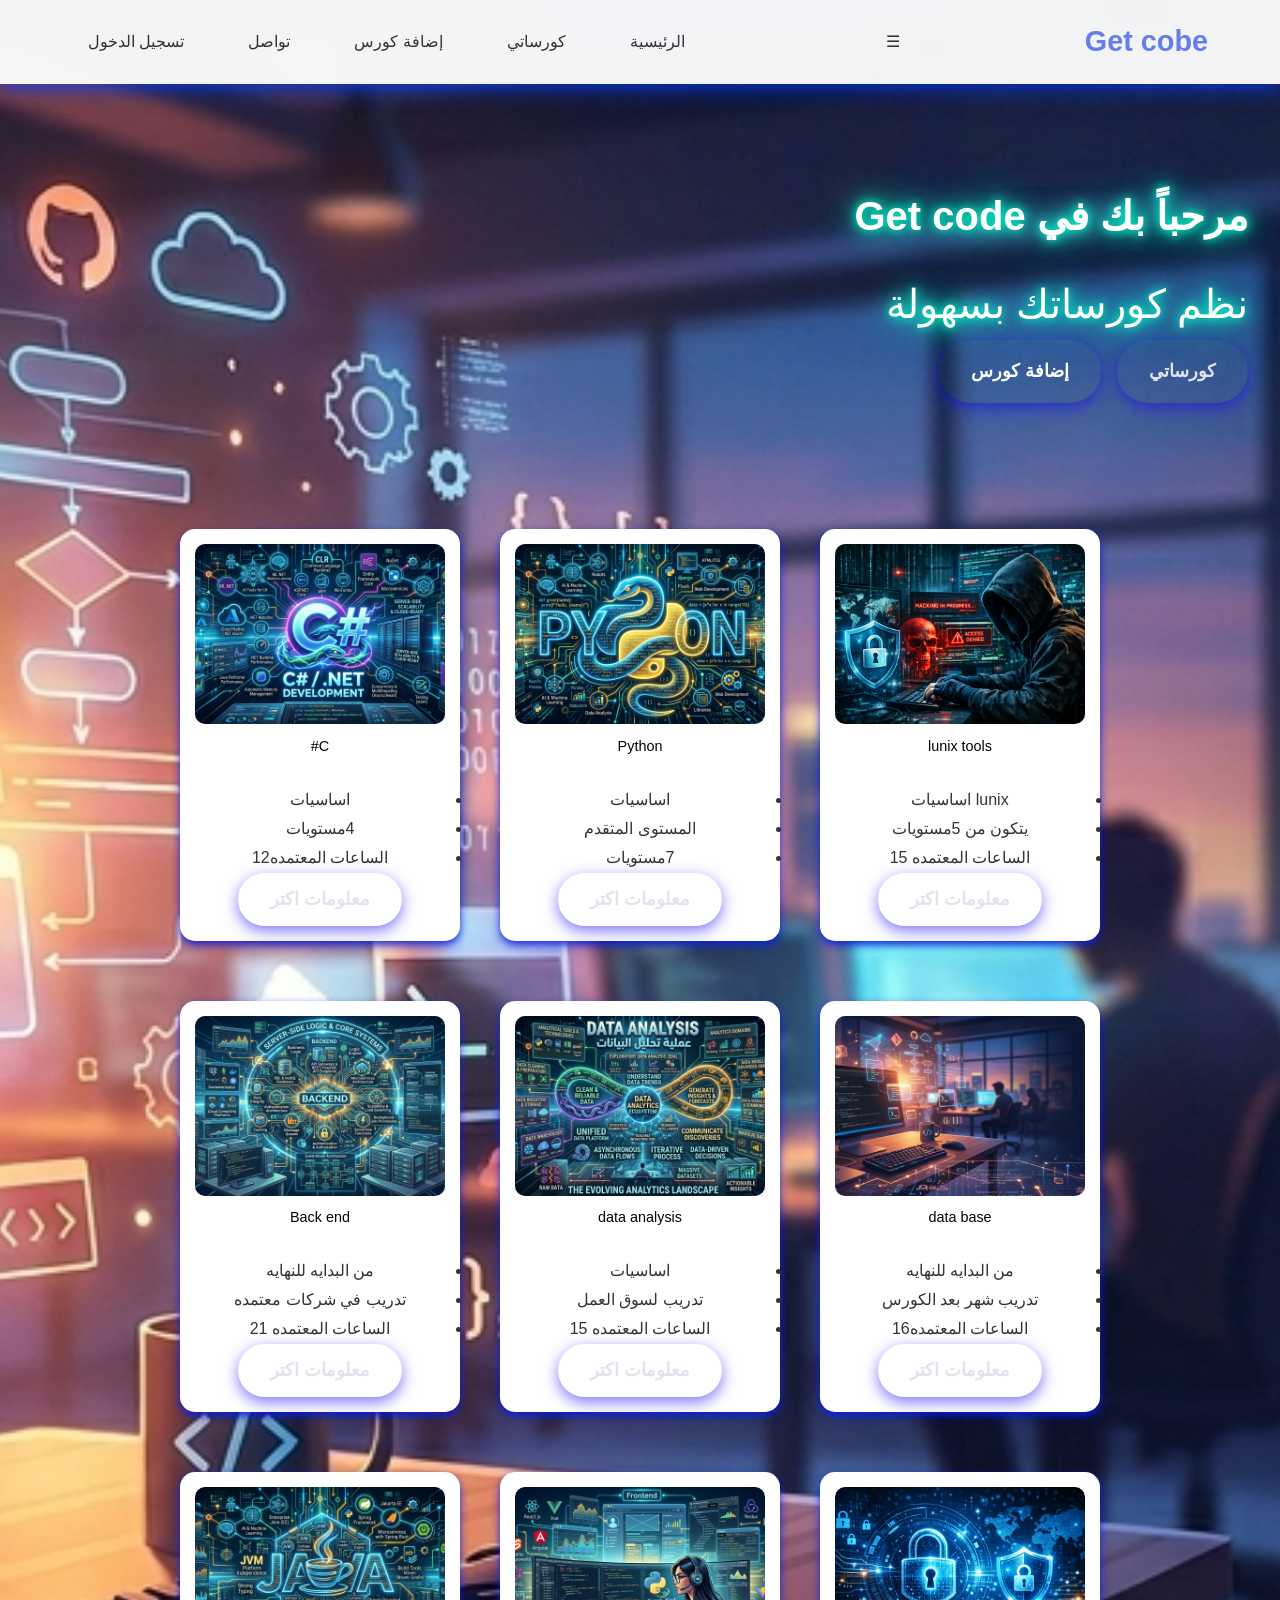
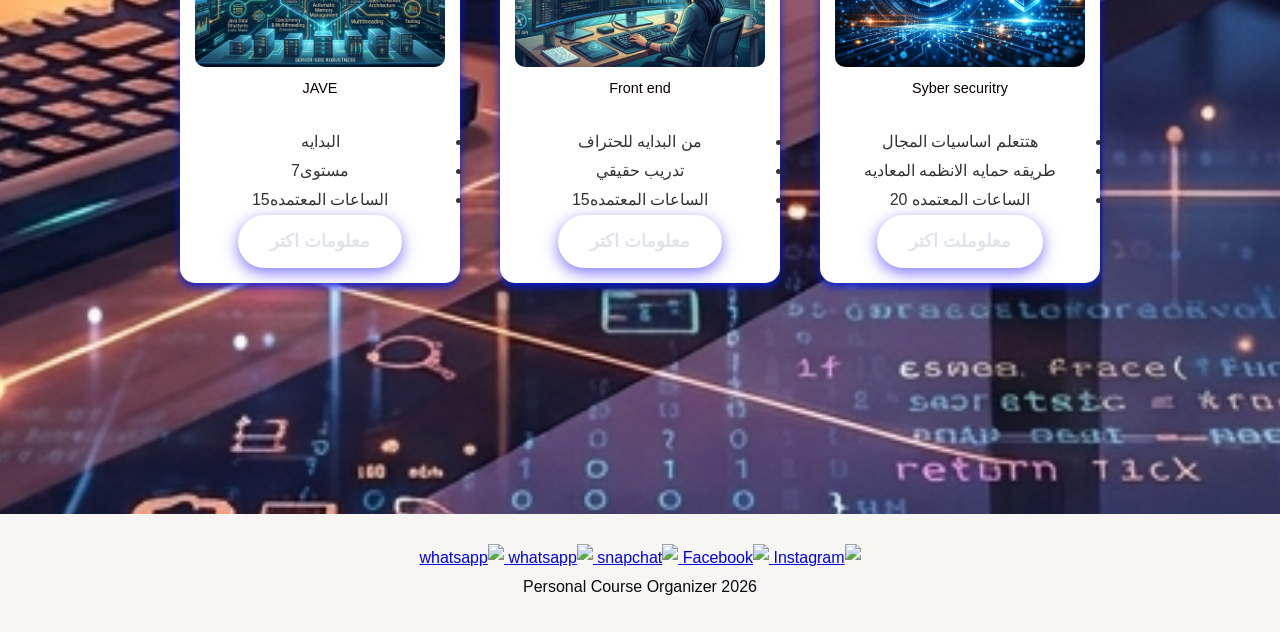
==== commit a535d632: "Update index.html" ====
--- a/index.html
+++ b/index.html
@@ -15,7 +15,8 @@
 
         <!--سيف النصر كرم 
             -->
-        
+         <input type="checkbox" id="menu-toggle" class="menu-btn">
+        <label for="menu-toggle" class="menu-icon">☰</label>
 
         <ul>
             <li><a href="index.html">الرئيسية</a></li>
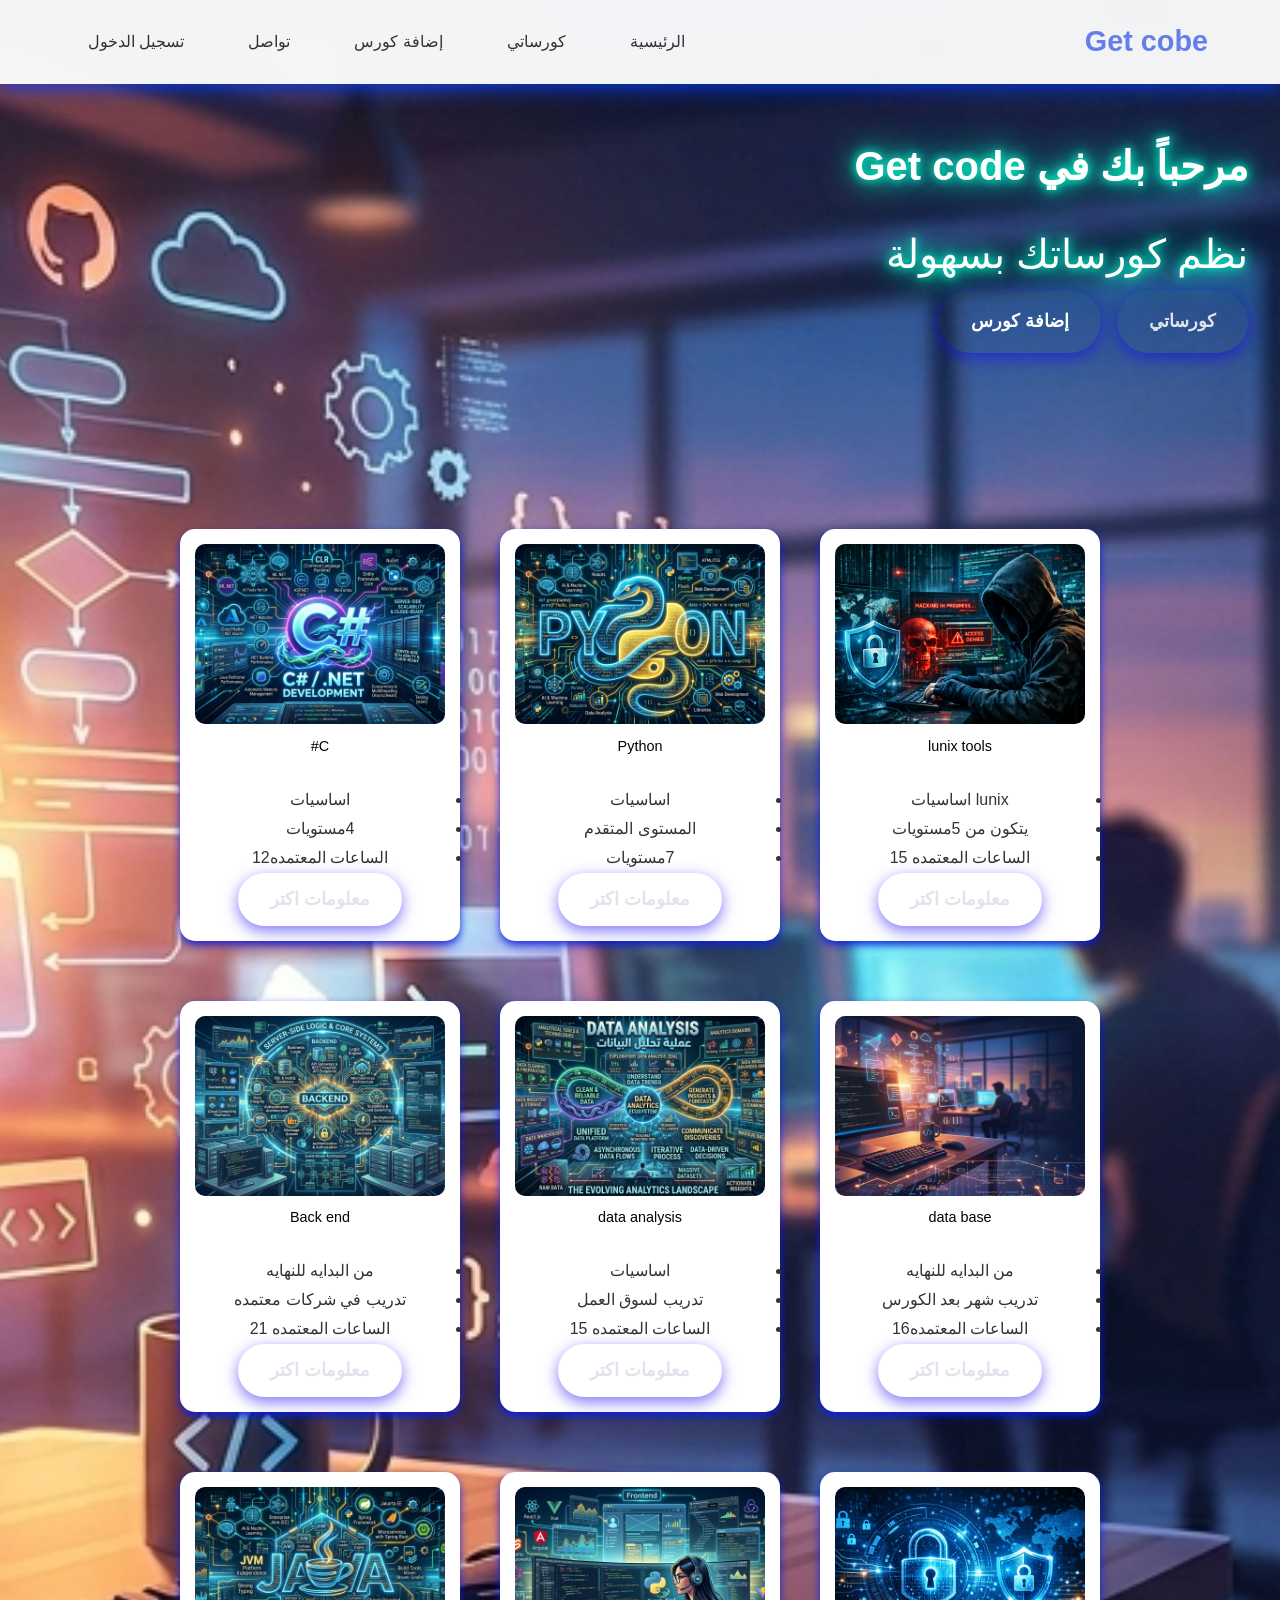
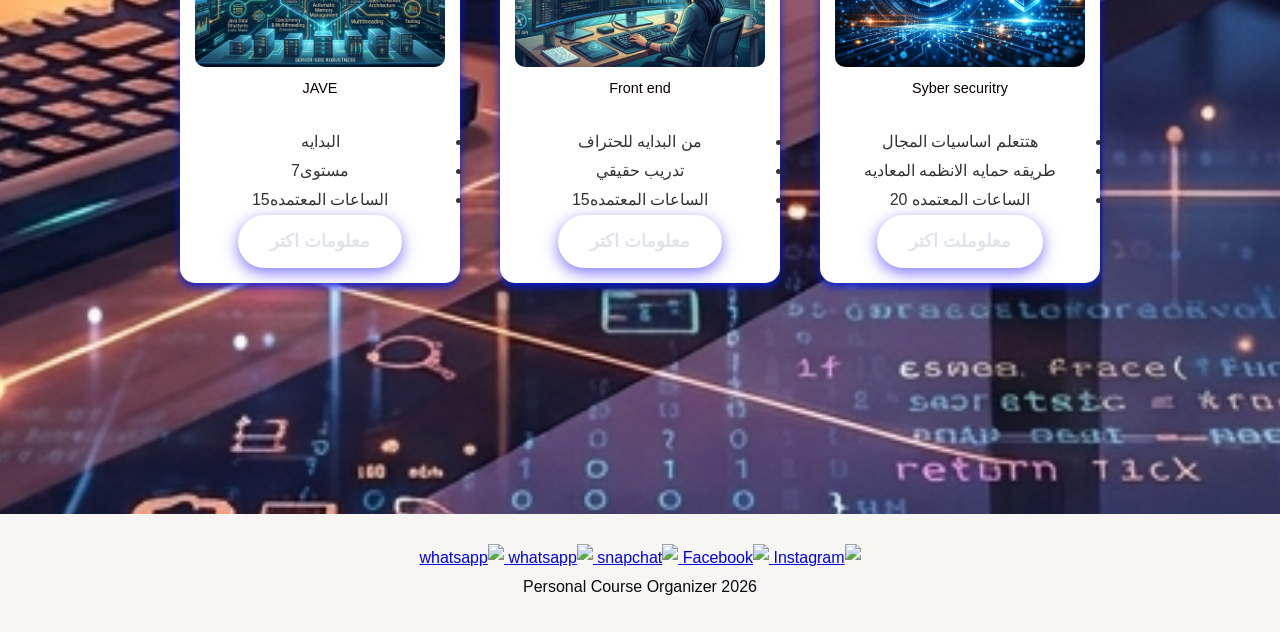
==== commit 6314a8f3: "Update index.html" ====
--- a/index.html
+++ b/index.html
@@ -15,8 +15,7 @@
 
         <!--سيف النصر كرم 
             -->
-         <input type="checkbox" id="menu-toggle" class="menu-btn">
-        <label for="menu-toggle" class="menu-icon">☰</label>
+       
 
         <ul>
             <li><a href="index.html">الرئيسية</a></li>
--- a/style.css
+++ b/style.css
@@ -8,10 +8,14 @@
     font-family: 'Segoe UI', Tahoma, sans-serif;
     line-height: 1.8;
     color: #333;
+    /* background: linear-gradient(135deg, #150303 0%, #764ba2 100%); */
     background-image: url("./img/Gemini_Generated_Image_k5ew32k5ew32k5ew.png");
     background-size: cover;
+    /* تخلي الصورة تملى الشاشة */
     background-position: center;
+    /* توسيط الصورة */
     background-repeat: no-repeat;
+    /* تمنع التكرار */
     min-height: 100vh;
 }
 
@@ -21,7 +25,7 @@
     box-shadow: 0 2px 20px rgba(3, 60, 248, 0.984);
     position: sticky;
     top: 0;
-    z-index: 999; /* خلي الهيدر فوق أي عنصر */
+    z-index: 100;
 }
 
 nav {
@@ -97,12 +101,13 @@
     max-width: 1200px;
     margin: 0 auto;
     padding: 2rem;
+    /* يخلي العنصر يطلع فوق */
     position: relative;
+    top: -50px;
+    
     margin-left: auto;
     margin-right: 0;
 }
-
-/* باقي الكود زي ما هو بدون تغيير */
 
 
 h1 {
@@ -185,8 +190,6 @@
     text-align: center;
     width: 280px;
     box-sizing: border-box;
-    /* للتأكد من أن الحشو لا يزيد العرض */
-    /* تأثير انتقالي سلس لتأثيرات المرور */
     transition: transform 0.3s ease, box-shadow 0.3s ease;
     /* أنيميشن الظهور الأولي */
     animation: fadeInScale 0.5s ease-out;
